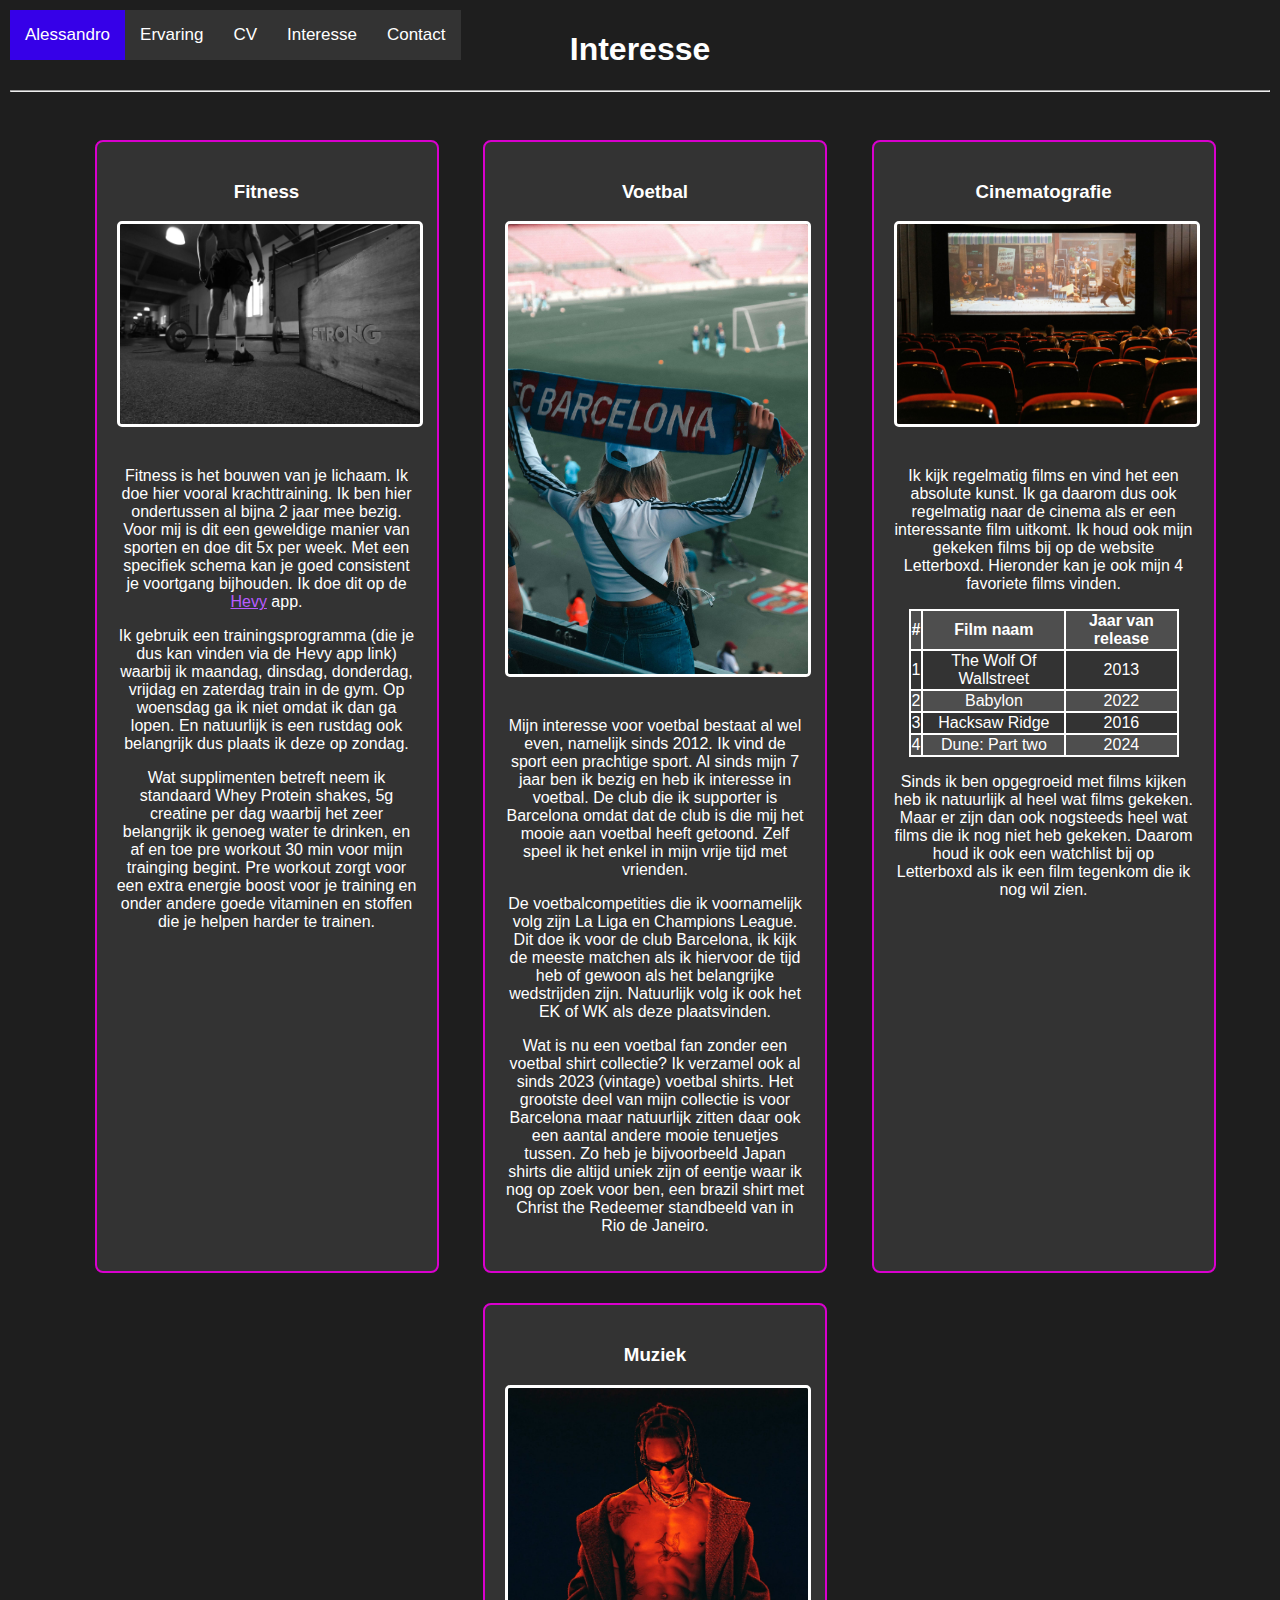
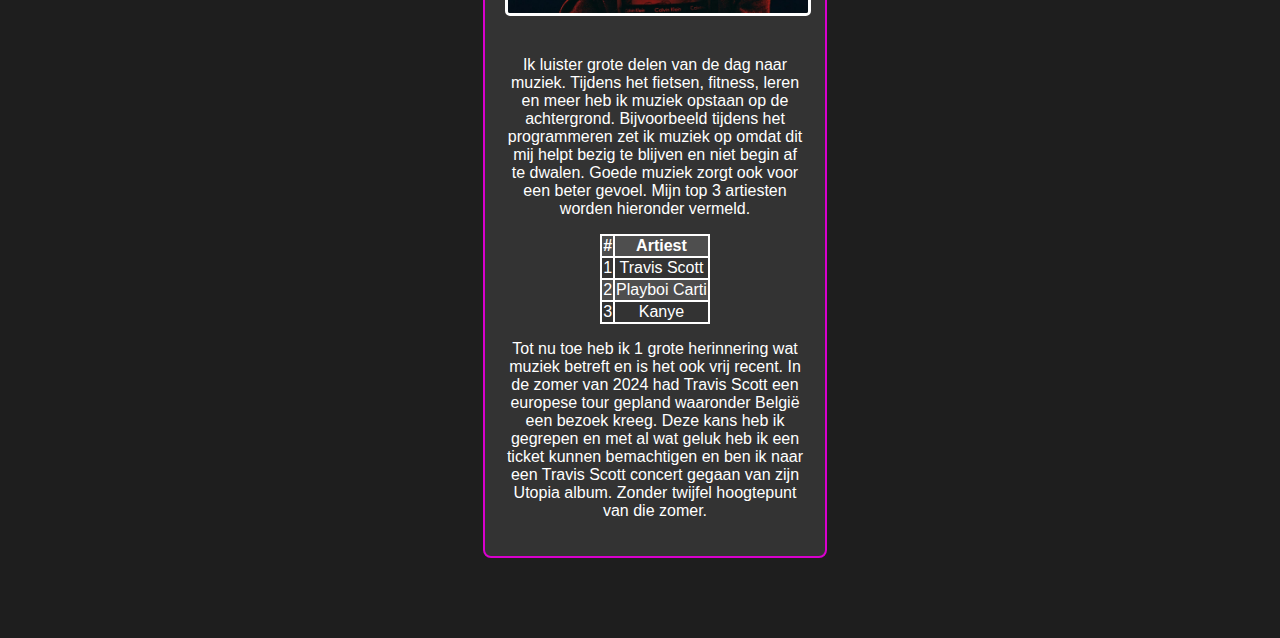
==== interesse.html @ 3f7a268d "." ====
<!DOCTYPE html>
<html lang="en">
<head>
    <meta charset="UTF-8">
    <meta name="viewport" content="width=device-width, initial-scale=1.0">
    <title>Interesse</title>
    <link rel="stylesheet" type="text/css" href="css/nav_bar.css" />
    <link rel="icon" type="image/png" href="favicon/favicon-48x48.png" sizes="48x48" />
    <link rel="icon" type="image/svg+xml" href="favicon/favicon.svg" />
    <link rel="shortcut icon" href="/favicon/favicon.ico" />
    <link rel="apple-touch-icon" sizes="180x180" href="favicon/apple-touch-icon.png" />
    <link rel="manifest" href="favicon/site.webmanifest" />
    <style>
    .container {
        display: flex;
        flex-wrap: wrap;
        padding: 40px;
        max-width: 100%;
        justify-content: space-evenly;
    }

    .card {
        background-color: #333;
        border: 2px solid #D900CE;
        border-radius: 8px;
        padding: 20px;
        max-width: 300px;
        text-align: center;
        margin-bottom: 30px;
        margin-left: 30px;
    }

    .card-img {
        width: 300px;
        border: 3px solid #FFFFFF;
        border-radius: 5px;
        margin-bottom: 20px;
    }


        table, th, td{
            border: 2px solid #FFFFFF;
            border-collapse: collapse;
            max-width: 90%;
            margin-bottom: 2px;
            margin-top: 2px;
        }

        a{
            color: #b85cff;
        }

        .center{
            margin-left: auto;
            margin-right: auto;
        }

    </style>
</head>
<body>
    <div class="topnav">
        <a class="active" href="https://onlinealessandro.be/project1/index.html">Alessandro</a>
        <a href="https://onlinealessandro.be/project1/ervaring.html">Ervaring</a>
        <a href="https://onlinealessandro.be/project1/cv.html">CV</a>
        <a href="https://onlinealessandro.be/project1/interesse.html">Interesse</a>
        <a href="https://onlinealessandro.be/project1/contact.html">Contact</a>
    </div>

    <h1>Interesse</h1>

    <hr>

    <div class="container">
        <div class="card">
            <h3>Fitness</h3>
            <img src="img/fitness2.jpg" alt="fitness ruimte" class="card-img">
            <p>
                Fitness is het bouwen van je lichaam. Ik doe hier vooral krachttraining.
                Ik ben hier ondertussen al bijna 2 jaar mee bezig. Voor mij is dit een
                geweldige manier van sporten en doe dit 5x per week. Met een specifiek
                schema kan je goed consistent je voortgang bijhouden. 
                Ik doe dit op de
                <a href="https://hevy.com/user/riceconsumer">Hevy</a> app.
            </p>
            <p>
                Ik gebruik een trainingsprogramma 
                (die je dus kan vinden via de Hevy app link)
                waarbij ik maandag, dinsdag, donderdag, vrijdag
                en zaterdag train in de gym. Op woensdag ga ik niet
                omdat ik dan ga lopen. En natuurlijk is een rustdag ook 
                belangrijk dus plaats ik deze op zondag. 
            </p>
            <p>
                Wat supplimenten betreft neem ik standaard Whey Protein shakes,
                5g creatine per dag waarbij het zeer belangrijk ik genoeg water
                te drinken, en af en toe pre workout 30 min voor mijn trainging
                begint. Pre workout zorgt voor een extra energie boost voor je 
                training en onder andere goede vitaminen en stoffen die je
                helpen harder te trainen.
            </p>
        </div>

        <div class="card">
            <h3>Voetbal</h3>
            <img src="img/voetbal3.jpg" alt="voetbal" class="card-img">
            <p>
                Mijn interesse voor voetbal bestaat al wel even, namelijk sinds 2012.
                Ik vind de sport een prachtige sport. Al sinds mijn 7 jaar ben ik bezig en
                heb ik interesse in voetbal. De club die ik supporter is Barcelona omdat dat
                de club is die mij het mooie aan voetbal heeft getoond. Zelf speel ik het
                enkel in mijn vrije tijd met vrienden.
            </p>
            <p>
                De voetbalcompetities die ik voornamelijk volg zijn La Liga en Champions League.
                Dit doe ik voor de club Barcelona, ik kijk de meeste matchen als ik hiervoor de
                tijd heb of gewoon als het belangrijke wedstrijden zijn. Natuurlijk volg ik ook 
                het EK of WK als deze plaatsvinden.
            </p>
            <p>
                Wat is nu een voetbal fan zonder een voetbal shirt collectie? Ik verzamel ook 
                al sinds 2023 (vintage) voetbal shirts. Het grootste deel van mijn collectie 
                is voor Barcelona maar natuurlijk zitten daar ook een aantal andere mooie 
                tenuetjes tussen. Zo heb je bijvoorbeeld Japan shirts die altijd uniek zijn of
                eentje waar ik nog op zoek voor ben, een brazil shirt met Christ the Redeemer
                standbeeld van in Rio de Janeiro.
            </p>
        </div>

        <div class="card">
            <h3>Cinematografie</h3>
            <img src="img/cinema2.jpg" alt="cinema" class="card-img">
            <p>
                Ik kijk regelmatig films en vind het een absolute kunst. Ik ga daarom dus
                ook regelmatig naar de cinema als er een interessante film uitkomt. Ik
                houd ook mijn gekeken films bij op de website Letterboxd. Hieronder kan je ook
                mijn 4 favoriete films vinden.
            </p>
            <table class="center">
                <tr>
                    <th>#</th>
                    <th>Film naam</th>
                    <th>Jaar van release</th>
                </tr>
                <tr>
                    <td>1</td>
                    <td>The Wolf Of Wallstreet</td>
                    <td>2013</td>
                </tr>
                <tr>
                    <td>2</td>
                    <td>Babylon</td>
                    <td>2022</td>
                </tr>
                <tr>
                    <td>3</td>
                    <td>Hacksaw Ridge</td>
                    <td>2016</td>
                </tr>
                <tr>
                    <td>4</td>
                    <td>Dune: Part two</td>
                    <td>2024</td>
                </tr>
            </table>
            <p>
                Sinds ik ben opgegroeid met films kijken heb ik 
                natuurlijk al heel wat films gekeken. Maar er zijn dan 
                ook nogsteeds heel wat films die ik nog niet heb gekeken.
                Daarom houd ik ook een watchlist bij op Letterboxd als ik 
                een film tegenkom die ik nog wil zien.
            </p>
        </div>

        <div class="card">
            <h3>Muziek</h3>
            <img src="img/music.jpg" alt="cinema" class="card-img">
            <p>
                Ik luister grote delen van de dag naar muziek. Tijdens het fietsen, 
                fitness, leren en meer heb ik muziek opstaan op de achtergrond. 
                Bijvoorbeeld tijdens het programmeren zet ik muziek op omdat dit 
                mij helpt bezig te blijven en niet begin af te dwalen. Goede muziek
                zorgt ook voor een beter gevoel. Mijn top 3 artiesten worden
                hieronder vermeld.
            </p>
            <table class="center">
                <tr>
                    <th>#</th>
                    <th>Artiest</th>
                </tr>
                <tr>
                    <td>1</td>
                    <td>Travis Scott</td>
                </tr>
                <tr>
                    <td>2</td>
                    <td>Playboi Carti</td>
                </tr>
                <tr>
                    <td>3</td>
                    <td>Kanye</td>
                </tr>
            </table>
            <p>
                Tot nu toe heb ik 1 grote herinnering wat muziek
                betreft en is het ook vrij recent. In de zomer van 2024
                had Travis Scott een europese tour gepland waaronder België
                een bezoek kreeg. Deze kans heb ik gegrepen en met al wat geluk
                heb ik een ticket kunnen bemachtigen en ben ik naar een 
                Travis Scott concert gegaan van zijn Utopia album. Zonder 
                twijfel hoogtepunt van die zomer.
            </p>
        </div>
    </div>

</body>
</html>
---- css/nav_bar.css ----
/* Add a black background color to the top navigation */
    .topnav {
    background-color: #333;
    overflow: hidden;
    position: fixed;
    }

    /* Style the links inside the navigation bar */
    .topnav a {
    float: left;
    color: #FFFFFF;
    text-align: center;
    padding: 15px;
    text-decoration: none;
    font-size: 17px;
    }

    /* Change the color of links on hover */
    .topnav a:hover {
    background-color: #D900CE;
    color: #FFFFFF;
    }

    /* Add a color to the active/current link */
    .topnav a.active {
    background-color: #3600E8;
    color: #FFFFFF;
    }

    p{
        color: #FFFFFF;
        font-family: Arial, Helvetica, sans-serif;
    }

    body {
        background-color: #1E1E1E;
        color: #FFFFFF;
        text-align: center;
        font-family: Arial, Helvetica, sans-serif;
        margin: auto;
        padding: 10px;
    }

    hr{
        color: #3600E8;
    }


            

    tr:nth-child(even) {
        background-color: #333;
    }

    tr:nth-child(odd) {
        background-color: #4e4e4e;
    }
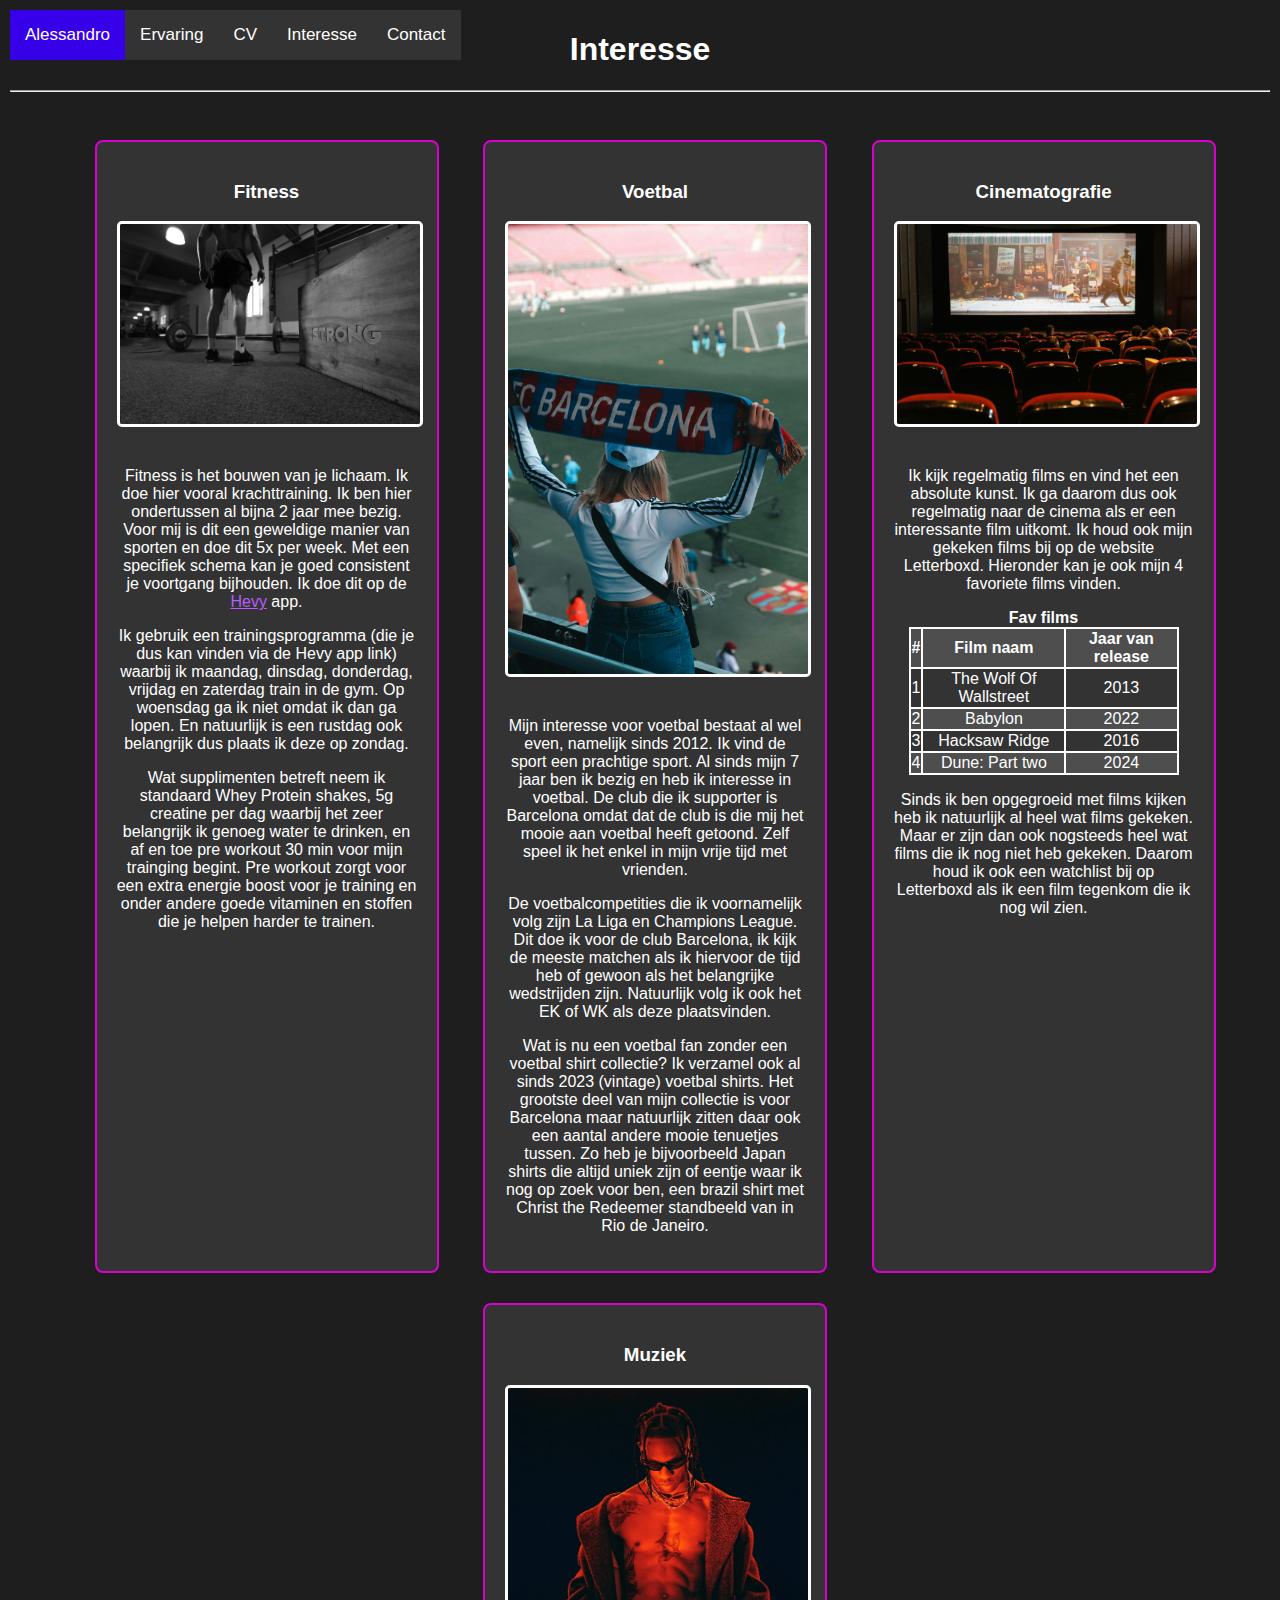
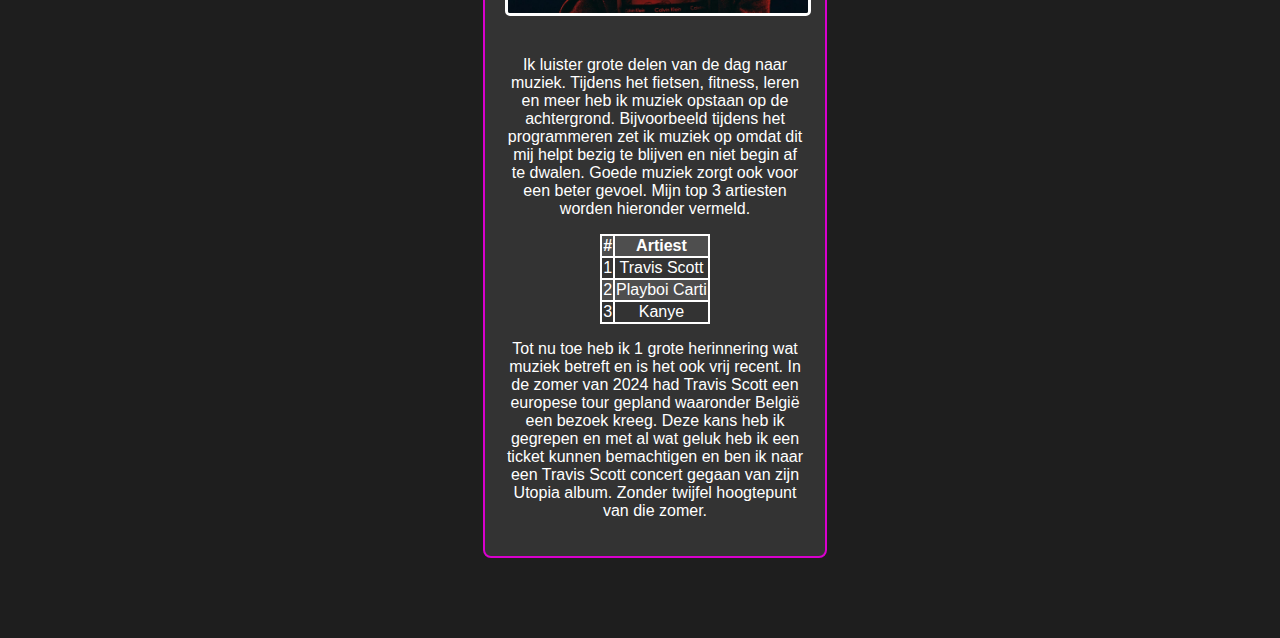
==== commit d2be68fc: "update" ====
--- a/interesse.html
+++ b/interesse.html
@@ -136,6 +136,7 @@
                 mijn 4 favoriete films vinden.
             </p>
             <table class="center">
+                <caption><strong>Fav films</strong></caption>
                 <tr>
                     <th>#</th>
                     <th>Film naam</th>
